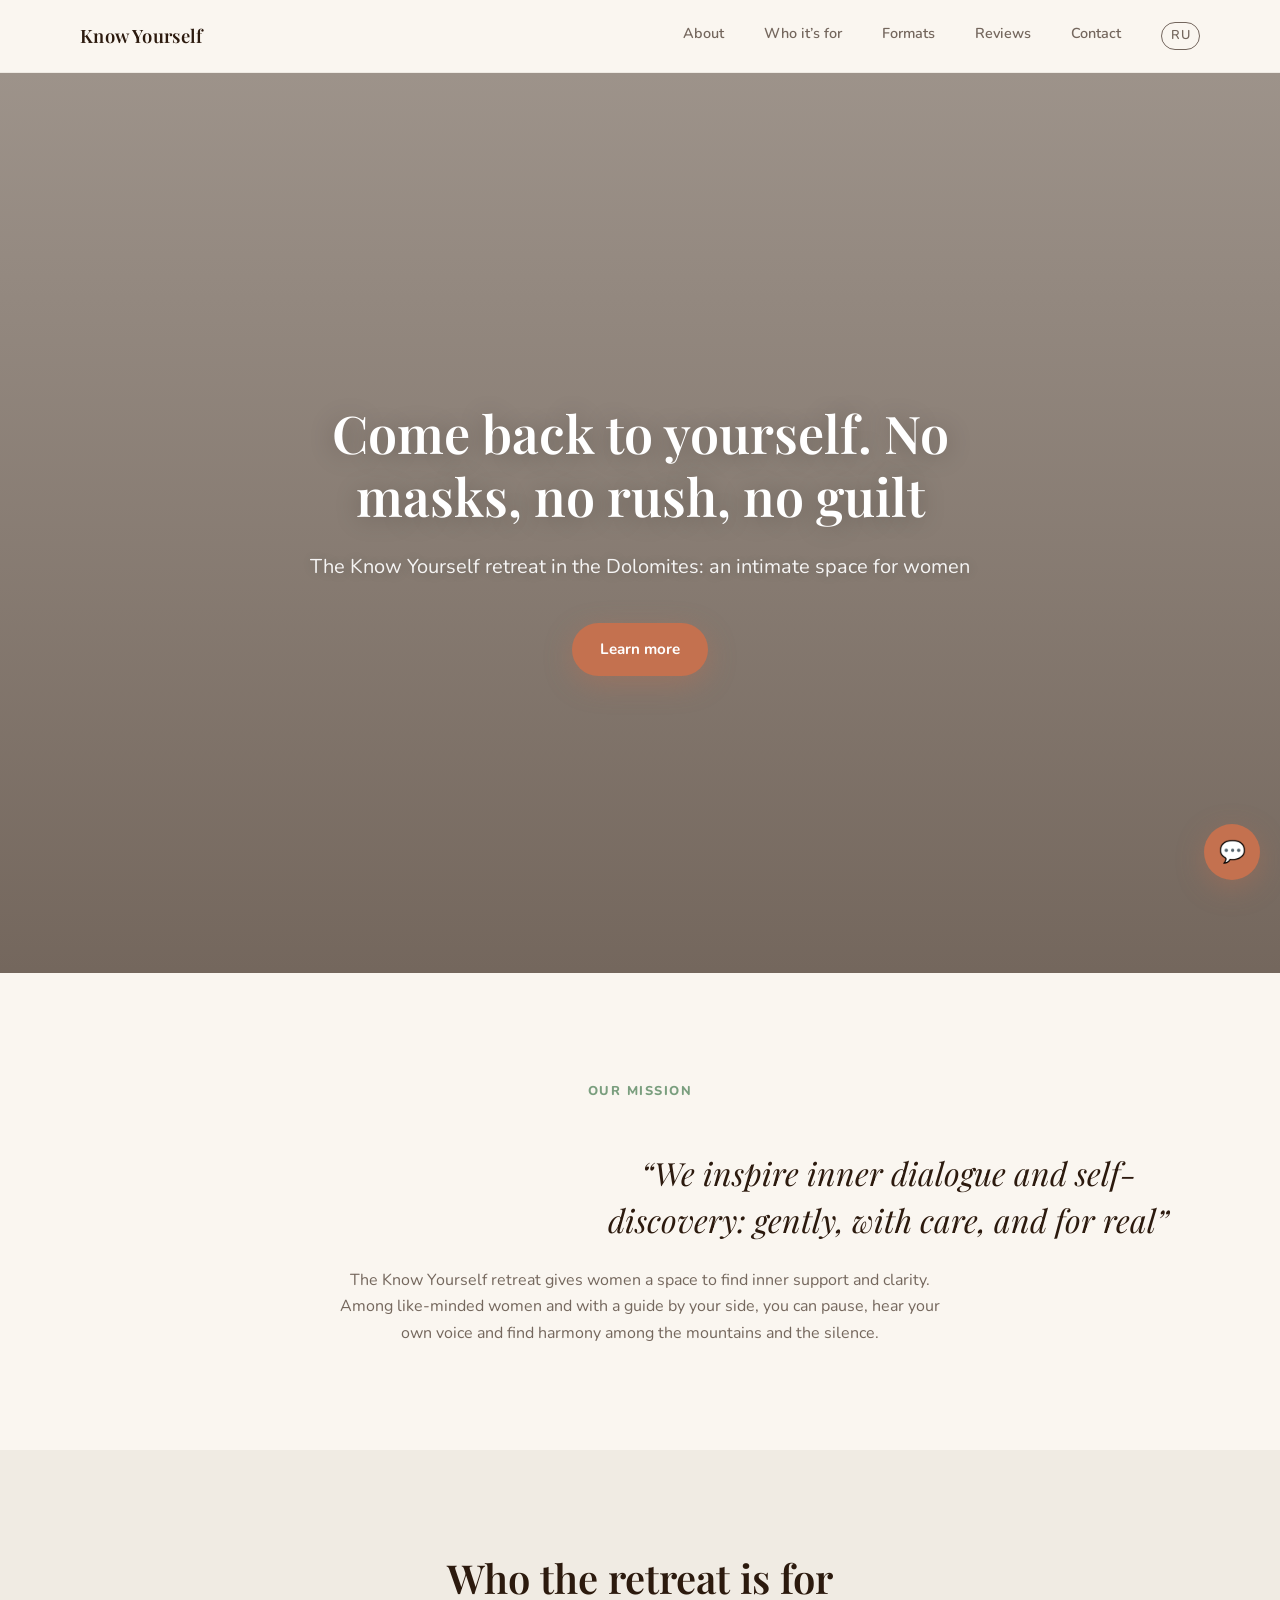
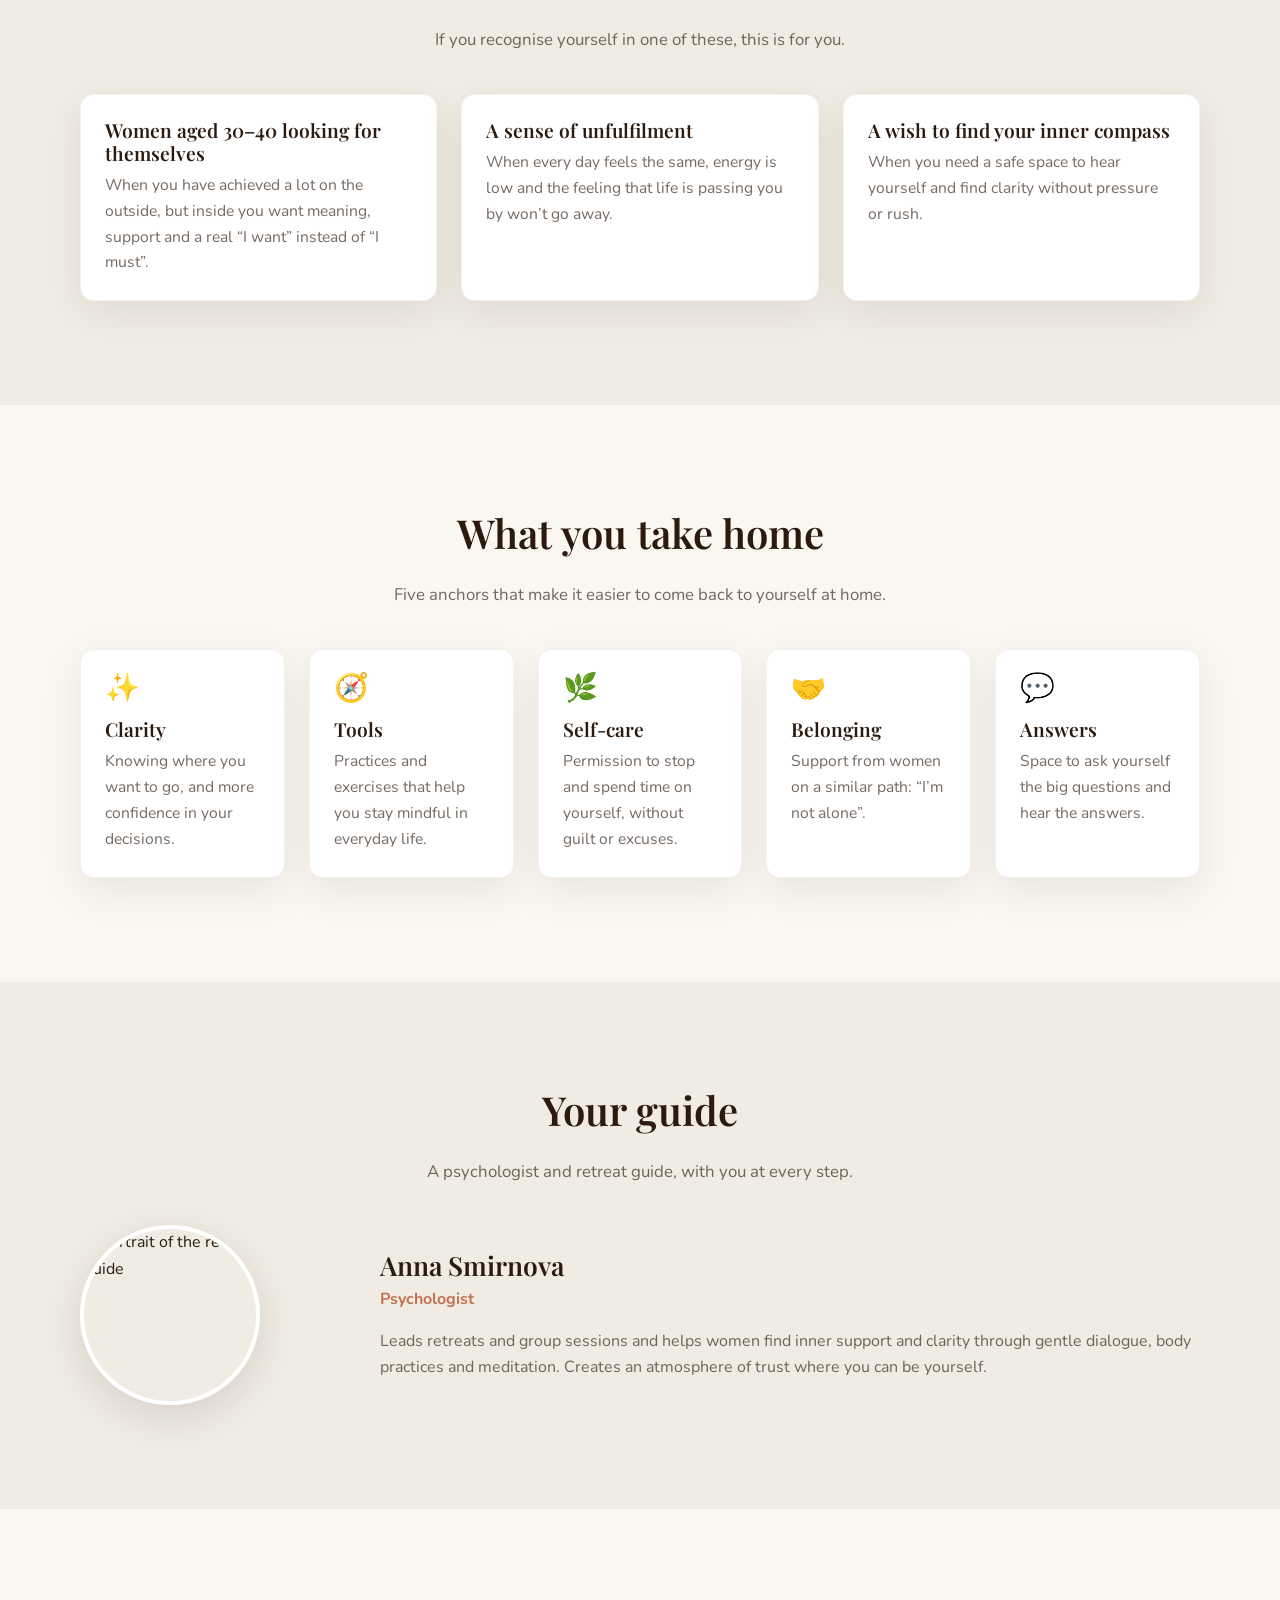
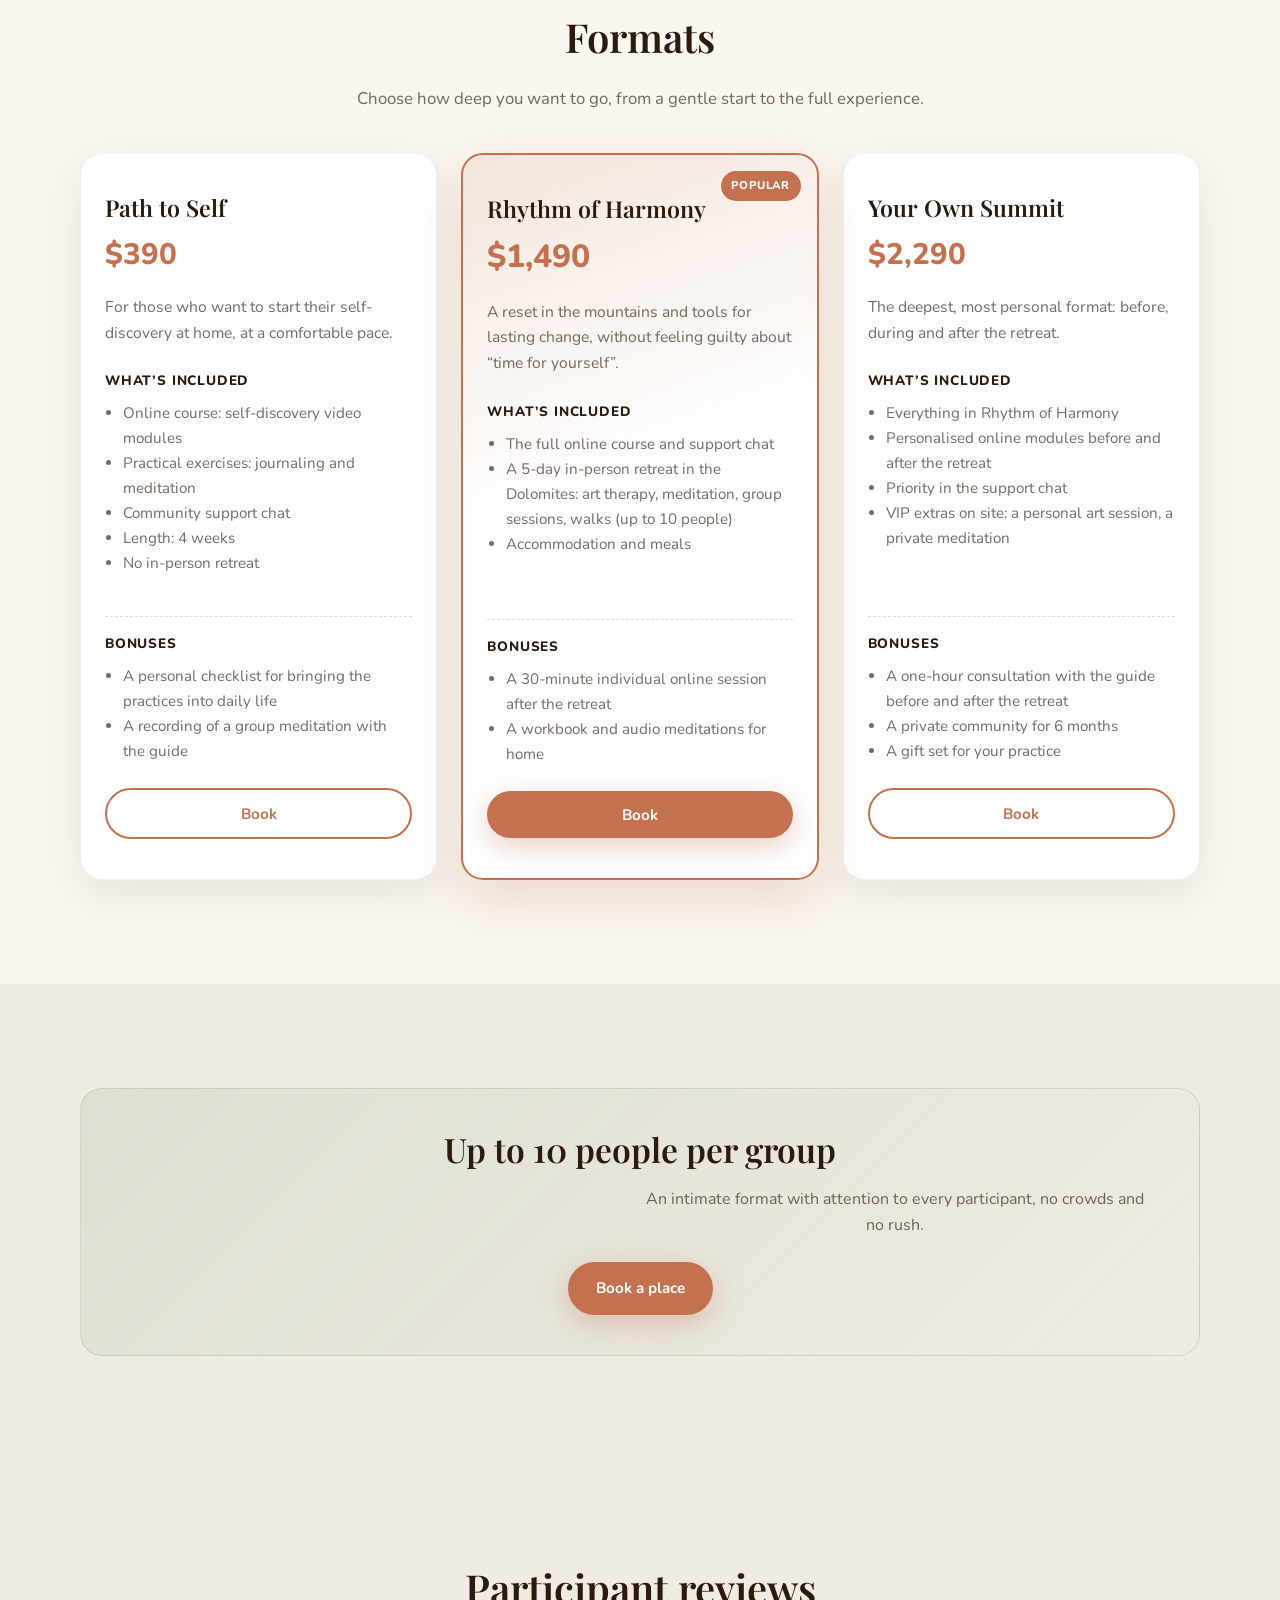
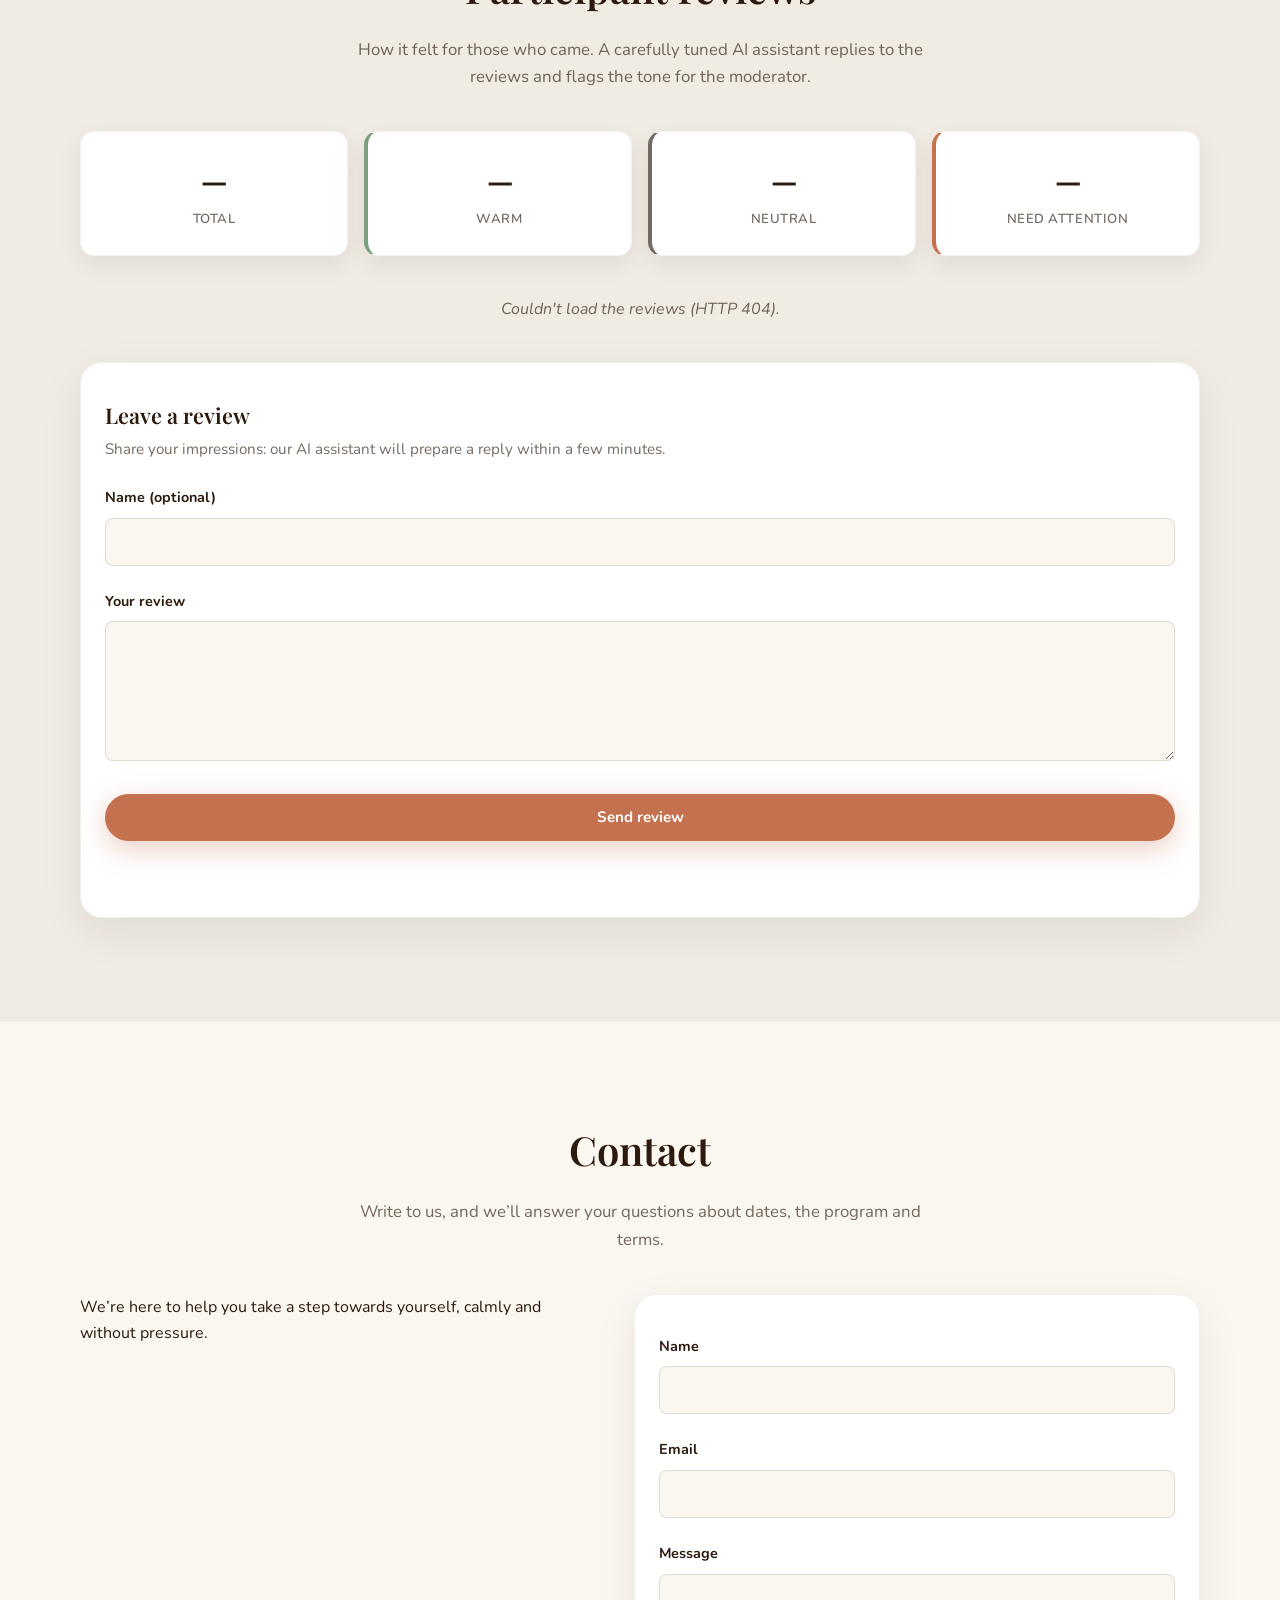
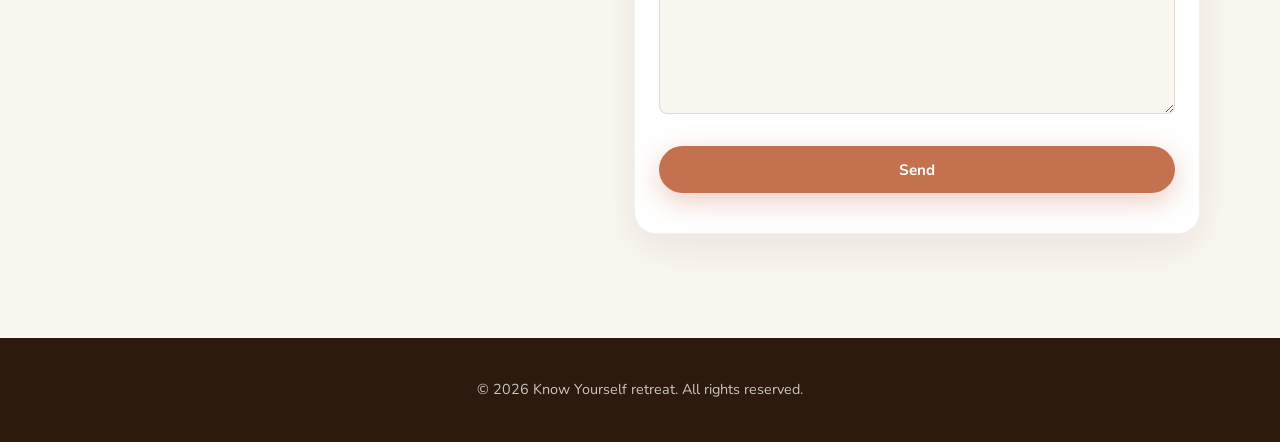
==== site/en/index.html @ 76492c7c "Английская версия лендинга и отзывов - /en/: английский лендинг ретрита (адаптирован: Доломиты, цены" ====
<!DOCTYPE html>
<html lang="en">
  <head>
    <meta charset="UTF-8" />
    <meta name="viewport" content="width=device-width, initial-scale=1.0" />
    <meta
      name="description"
      content="The Know Yourself retreat in the Dolomites: an intimate space for women."
    />
    <title>Know Yourself — a retreat for women</title>
    <link rel="preconnect" href="https://fonts.googleapis.com" />
    <link rel="preconnect" href="https://fonts.gstatic.com" crossorigin />
    <link
      href="https://fonts.googleapis.com/css2?family=Nunito:wght@400;600;700;800&family=Playfair+Display:ital,wght@0,500;0,600;0,700;1,500&display=swap"
      rel="stylesheet"
    />
    <link rel="stylesheet" href="../assets/css/style.css" />
  </head>
  <body>
    <header class="site-header">
      <div class="container site-header__inner">
        <a class="site-logo" href="#">Know Yourself</a>
        <nav class="site-nav" aria-label="Main navigation">
          <a class="site-nav__link" href="#mission">About</a>
          <a class="site-nav__link" href="#audience">Who it’s for</a>
          <a class="site-nav__link" href="#tariffs">Formats</a>
          <a class="site-nav__link" href="#reviews">Reviews</a>
          <a class="site-nav__link" href="#contacts">Contact</a>
          <a class="site-nav__link site-nav__lang" href="../" hreflang="ru" lang="ru">RU</a>
        </nav>
      </div>
    </header>

    <main>
      <section class="hero" id="top" aria-labelledby="hero-title">
        <div class="hero__bg" role="presentation"></div>
        <div class="hero__overlay" role="presentation"></div>
        <div class="hero__content reveal">
          <h1 class="hero__title" id="hero-title">
            Come back to yourself. No masks, no rush, no guilt
          </h1>
          <p class="hero__subtitle">
            The Know Yourself retreat in the Dolomites: an intimate space for
            women
          </p>
          <a class="btn btn--primary" href="#tariffs">Learn more</a>
        </div>
      </section>

      <section class="section mission" id="mission">
        <div class="container">
          <p class="mission__label reveal">Our mission</p>
          <blockquote class="mission__quote reveal reveal--delay-1">
            “We inspire inner dialogue and self-discovery: gently, with care,
            and for real”
          </blockquote>
          <div class="mission__text reveal reveal--delay-2">
            <p>
              The Know Yourself retreat gives women a space to find inner
              support and clarity. Among like-minded women and with a guide by
              your side, you can pause, hear your own voice and find harmony
              among the mountains and the silence.
            </p>
          </div>
        </div>
      </section>

      <section class="section section--alt" id="audience">
        <div class="container">
          <h2 class="reveal">Who the retreat is for</h2>
          <p class="section__intro reveal reveal--delay-1">
            If you recognise yourself in one of these, this is for you.
          </p>
          <div class="cards-grid cards-grid--3">
            <article class="card reveal">
              <h3 class="card__title">Women aged 30–40 looking for themselves</h3>
              <p class="card__text">
                When you have achieved a lot on the outside, but inside you
                want meaning, support and a real “I want” instead of “I must”.
              </p>
            </article>
            <article class="card reveal reveal--delay-1">
              <h3 class="card__title">A sense of unfulfilment</h3>
              <p class="card__text">
                When every day feels the same, energy is low and the feeling
                that life is passing you by won’t go away.
              </p>
            </article>
            <article class="card reveal reveal--delay-2">
              <h3 class="card__title">A wish to find your inner compass</h3>
              <p class="card__text">
                When you need a safe space to hear yourself and find clarity
                without pressure or rush.
              </p>
            </article>
          </div>
        </div>
      </section>

      <section class="section" id="takeaways">
        <div class="container">
          <h2 class="reveal">What you take home</h2>
          <p class="section__intro reveal reveal--delay-1">
            Five anchors that make it easier to come back to yourself at home.
          </p>
          <div class="cards-grid cards-grid--5">
            <article class="card reveal">
              <div class="card__icon" aria-hidden="true">✨</div>
              <h3 class="card__title">Clarity</h3>
              <p class="card__text">
                Knowing where you want to go, and more confidence in your
                decisions.
              </p>
            </article>
            <article class="card reveal reveal--delay-1">
              <div class="card__icon" aria-hidden="true">🧭</div>
              <h3 class="card__title">Tools</h3>
              <p class="card__text">
                Practices and exercises that help you stay mindful in everyday
                life.
              </p>
            </article>
            <article class="card reveal reveal--delay-2">
              <div class="card__icon" aria-hidden="true">🌿</div>
              <h3 class="card__title">Self-care</h3>
              <p class="card__text">
                Permission to stop and spend time on yourself, without guilt
                or excuses.
              </p>
            </article>
            <article class="card reveal reveal--delay-3">
              <div class="card__icon" aria-hidden="true">🤝</div>
              <h3 class="card__title">Belonging</h3>
              <p class="card__text">
                Support from women on a similar path: “I’m not alone”.
              </p>
            </article>
            <article class="card reveal reveal--delay-4">
              <div class="card__icon" aria-hidden="true">💬</div>
              <h3 class="card__title">Answers</h3>
              <p class="card__text">
                Space to ask yourself the big questions and hear the
                answers.
              </p>
            </article>
          </div>
        </div>
      </section>

      <section class="section section--alt" id="leading">
        <div class="container">
          <h2 class="reveal">Your guide</h2>
          <p class="section__intro reveal reveal--delay-1">
            A psychologist and retreat guide, with you at every step.
          </p>
          <div class="leading">
            <div class="leading__avatar-wrap reveal">
              <img
                class="leading__avatar"
                src="https://i.pravatar.cc/200"
                width="200"
                height="200"
                alt="Portrait of the retreat guide"
              />
            </div>
            <div class="reveal reveal--delay-1">
              <h3 class="leading__name">Anna Smirnova</h3>
              <p class="leading__role">Psychologist</p>
              <p class="leading__bio">
                Leads retreats and group sessions and helps women find inner
                support and clarity through gentle dialogue, body practices and
                meditation. Creates an atmosphere of trust where you can be
                yourself.
              </p>
            </div>
          </div>
        </div>
      </section>

      <section class="section" id="tariffs">
        <div class="container">
          <h2 class="reveal">Formats</h2>
          <p class="section__intro reveal reveal--delay-1">
            Choose how deep you want to go, from a gentle start to the full
            experience.
          </p>
          <div class="tariffs-grid">
            <article class="tariff-card reveal">
              <h3 class="tariff-card__name">Path to Self</h3>
              <p class="tariff-card__price">$390</p>
              <p class="tariff-card__desc">
                For those who want to start their self-discovery at home, at a
                comfortable pace.
              </p>
              <p class="tariff-card__list-title">What’s included</p>
              <ul class="tariff-card__list">
                <li>Online course: self-discovery video modules</li>
                <li>Practical exercises: journaling and meditation</li>
                <li>Community support chat</li>
                <li>Length: 4 weeks</li>
                <li>No in-person retreat</li>
              </ul>
              <div class="tariff-card__bonuses">
                <p class="tariff-card__list-title">Bonuses</p>
                <ul class="tariff-card__list">
                  <li>A personal checklist for bringing the practices into daily life</li>
                  <li>A recording of a group meditation with the guide</li>
                </ul>
              </div>
              <button type="button" class="btn btn--outline btn--block">
                Book
              </button>
            </article>

            <article class="tariff-card tariff-card--featured reveal reveal--delay-1">
              <span class="tariff-card__badge">Popular</span>
              <h3 class="tariff-card__name">Rhythm of Harmony</h3>
              <p class="tariff-card__price">$1,490</p>
              <p class="tariff-card__desc">
                A reset in the mountains and tools for lasting change, without
                feeling guilty about “time for yourself”.
              </p>
              <p class="tariff-card__list-title">What’s included</p>
              <ul class="tariff-card__list">
                <li>The full online course and support chat</li>
                <li>
                  A 5-day in-person retreat in the Dolomites: art therapy,
                  meditation, group sessions, walks (up to 10 people)
                </li>
                <li>Accommodation and meals</li>
              </ul>
              <div class="tariff-card__bonuses">
                <p class="tariff-card__list-title">Bonuses</p>
                <ul class="tariff-card__list">
                  <li>A 30-minute individual online session after the retreat</li>
                  <li>A workbook and audio meditations for home</li>
                </ul>
              </div>
              <button type="button" class="btn btn--primary btn--block">
                Book
              </button>
            </article>

            <article class="tariff-card reveal reveal--delay-2">
              <h3 class="tariff-card__name">Your Own Summit</h3>
              <p class="tariff-card__price">$2,290</p>
              <p class="tariff-card__desc">
                The deepest, most personal format: before, during and after the
                retreat.
              </p>
              <p class="tariff-card__list-title">What’s included</p>
              <ul class="tariff-card__list">
                <li>Everything in Rhythm of Harmony</li>
                <li>Personalised online modules before and after the retreat</li>
                <li>Priority in the support chat</li>
                <li>
                  VIP extras on site: a personal art session, a private meditation
                </li>
              </ul>
              <div class="tariff-card__bonuses">
                <p class="tariff-card__list-title">Bonuses</p>
                <ul class="tariff-card__list">
                  <li>A one-hour consultation with the guide before and after the retreat</li>
                  <li>A private community for 6 months</li>
                  <li>A gift set for your practice</li>
                </ul>
              </div>
              <button type="button" class="btn btn--outline btn--block">
                Book
              </button>
            </article>
          </div>
        </div>
      </section>

      <section class="section section--alt">
        <div class="container">
          <div class="cta-band reveal">
            <h2 class="cta-band__title">Up to 10 people per group</h2>
            <p class="cta-band__text">
              An intimate format with attention to every participant, no
              crowds and no rush.
            </p>
            <a class="btn btn--primary" href="#contacts">Book a place</a>
          </div>
        </div>
      </section>

      <section class="section section--alt" id="reviews" data-reviews-root>
        <div class="container">
          <h2 class="reveal">Participant reviews</h2>
          <p class="section__intro reveal reveal--delay-1">
            How it felt for those who came. A carefully tuned AI assistant
            replies to the reviews and flags the tone for the moderator.
          </p>

          <div class="reviews-stats reveal reveal--delay-1" data-reviews-stats>
            <div class="reviews-stats__item">
              <span class="reviews-stats__value" data-reviews-total>—</span>
              <span class="reviews-stats__label">total</span>
            </div>
            <div class="reviews-stats__item reviews-stats__item--positive">
              <span class="reviews-stats__value" data-reviews-positive>—</span>
              <span class="reviews-stats__label">warm</span>
            </div>
            <div class="reviews-stats__item reviews-stats__item--neutral">
              <span class="reviews-stats__value" data-reviews-neutral>—</span>
              <span class="reviews-stats__label">neutral</span>
            </div>
            <div class="reviews-stats__item reviews-stats__item--negative">
              <span class="reviews-stats__value" data-reviews-negative>—</span>
              <span class="reviews-stats__label">need attention</span>
            </div>
          </div>

          <div class="reviews-list reveal reveal--delay-2" data-reviews-list>
            <p class="reviews-list__placeholder">Loading reviews…</p>
          </div>

          <form class="reviews-form reveal reveal--delay-2" data-reviews-form novalidate>
            <h3 class="reviews-form__title">Leave a review</h3>
            <p class="reviews-form__hint">
              Share your impressions: our AI assistant will prepare a reply
              within a few minutes.
            </p>
            <div class="form-group">
              <label for="review-name">Name (optional)</label>
              <input
                id="review-name"
                name="name"
                type="text"
                autocomplete="name"
                maxlength="120"
              />
            </div>
            <div class="form-group">
              <label for="review-text">Your review</label>
              <textarea
                id="review-text"
                name="text"
                maxlength="2000"
                required
              ></textarea>
            </div>
            <button class="btn btn--primary btn--block" type="submit">
              Send review
            </button>
            <p class="reviews-form__feedback" data-reviews-feedback role="status"></p>
          </form>
        </div>
      </section>

      <section class="section" id="contacts">
        <div class="container">
          <h2 class="reveal">Contact</h2>
          <p class="section__intro reveal reveal--delay-1">
            Write to us, and we’ll answer your questions about dates, the
            program and terms.
          </p>
          <div class="contact-grid">
            <div class="reveal">
              <p>
                We’re here to help you take a step towards yourself, calmly and
                without pressure.
              </p>
            </div>
            <form
              class="contact-form reveal reveal--delay-1"
              action="#"
              method="post"
            >
              <div class="form-group">
                <label for="contact-name">Name</label>
                <input
                  id="contact-name"
                  name="name"
                  type="text"
                  autocomplete="name"
                  required
                />
              </div>
              <div class="form-group">
                <label for="contact-email">Email</label>
                <input
                  id="contact-email"
                  name="email"
                  type="email"
                  autocomplete="email"
                  required
                />
              </div>
              <div class="form-group">
                <label for="contact-message">Message</label>
                <textarea
                  id="contact-message"
                  name="message"
                  required
                ></textarea>
              </div>
              <button class="btn btn--primary btn--block" type="submit">
                Send
              </button>
            </form>
          </div>
        </div>
      </section>
    </main>

    <footer class="site-footer">
      <div class="container">
        <p>
          © <span id="year"></span> Know Yourself retreat. All rights reserved.
        </p>
      </div>
    </footer>

    <script>
      document.getElementById("year").textContent = new Date().getFullYear();
    </script>
    <script src="../assets/js/widget.js" defer></script>
    <script src="../assets/js/reviews.js" defer></script>
    <script>
      (function () {
        var reveals = document.querySelectorAll(".reveal");
        if (!("IntersectionObserver" in window)) {
          reveals.forEach(function (el) {
            el.classList.add("is-visible");
          });
          return;
        }
        var observer = new IntersectionObserver(
          function (entries) {
            entries.forEach(function (entry) {
              if (entry.isIntersecting) {
                entry.target.classList.add("is-visible");
                observer.unobserve(entry.target);
              }
            });
          },
          { root: null, rootMargin: "0px 0px -8% 0px", threshold: 0.08 }
        );
        reveals.forEach(function (el) {
          observer.observe(el);
        });
      })();
    </script>
  </body>
</html>
---- site/assets/css/style.css ----
/* Retreat «Познай себя» — landing styles (mobile-first) */

:root {
  --color-cream: #faf6f0;
  --color-cream-dark: #f0ebe3;
  --color-terracotta: #c4714f;
  --color-terracotta-hover: #a85d3f;
  --color-green: #7a9e7e;
  --color-green-muted: rgba(122, 158, 126, 0.15);
  --color-brown: #2c1a0e;
  --color-brown-soft: rgba(44, 26, 14, 0.65);
  --color-white: #ffffff;
  --color-shadow: rgba(44, 26, 14, 0.08);
  --color-shadow-strong: rgba(44, 26, 14, 0.12);

  --font-heading: "Playfair Display", Georgia, serif;
  --font-body: "Nunito", system-ui, sans-serif;

  --space-xs: 0.5rem;
  --space-sm: 1rem;
  --space-md: 1.5rem;
  --space-lg: 2.5rem;
  --space-xl: 4rem;
  --space-2xl: 5.5rem;

  --radius-sm: 8px;
  --radius-md: 14px;
  --radius-lg: 22px;
  --radius-pill: 999px;

  --max-width: 1120px;
  --nav-height: 72px;

  --transition-fast: 0.2s ease;
  --transition-med: 0.35s ease;
}

*,
*::before,
*::after {
  box-sizing: border-box;
}

html {
  scroll-behavior: smooth;
}

body {
  margin: 0;
  font-family: var(--font-body);
  font-size: 1rem;
  line-height: 1.65;
  color: var(--color-brown);
  background-color: var(--color-cream);
  -webkit-font-smoothing: antialiased;
}

img {
  max-width: 100%;
  height: auto;
  display: block;
}

a {
  color: var(--color-terracotta);
  text-decoration: none;
  transition: color var(--transition-fast);
}

a:hover,
a:focus-visible {
  color: var(--color-terracotta-hover);
}

h1,
h2,
h3,
h4 {
  font-family: var(--font-heading);
  font-weight: 600;
  line-height: 1.2;
  margin: 0 0 var(--space-sm);
  color: var(--color-brown);
}

h1 {
  font-size: clamp(1.85rem, 5vw, 3.25rem);
}

h2 {
  font-size: clamp(1.65rem, 4vw, 2.5rem);
  text-align: center;
  margin-bottom: var(--space-md);
}

h3 {
  font-size: 1.2rem;
  margin-bottom: var(--space-xs);
}

p {
  margin: 0 0 var(--space-sm);
}

p:last-child {
  margin-bottom: 0;
}

ul {
  margin: 0 0 var(--space-sm);
  padding-left: 1.15rem;
}

.container {
  width: min(100% - 2rem, var(--max-width));
  margin-inline: auto;
}

.section {
  padding-block: var(--space-xl);
}

.section--alt {
  background-color: var(--color-cream-dark);
}

.section__intro {
  max-width: 38rem;
  margin-inline: auto;
  text-align: center;
  color: var(--color-brown-soft);
  margin-bottom: var(--space-lg);
  font-size: 1.05rem;
}

/* Reveal animation (Intersection Observer toggles .is-visible) */
.reveal {
  opacity: 0;
  transform: translateY(28px);
  transition:
    opacity 0.7s ease,
    transform 0.7s ease;
}

.reveal.is-visible {
  opacity: 1;
  transform: translateY(0);
}

.reveal--delay-1 {
  transition-delay: 0.08s;
}

.reveal--delay-2 {
  transition-delay: 0.16s;
}

.reveal--delay-3 {
  transition-delay: 0.24s;
}

.reveal--delay-4 {
  transition-delay: 0.32s;
}

/* ---------- Header ---------- */
.site-header {
  position: sticky;
  top: 0;
  z-index: 50;
  background-color: rgba(250, 246, 240, 0.92);
  backdrop-filter: blur(10px);
  border-bottom: 1px solid rgba(44, 26, 14, 0.06);
}

.site-header__inner {
  display: flex;
  align-items: center;
  justify-content: space-between;
  min-height: var(--nav-height);
  gap: var(--space-md);
}

.site-logo {
  font-family: var(--font-heading);
  font-size: 1.15rem;
  font-weight: 600;
  color: var(--color-brown);
  letter-spacing: 0.02em;
}

.site-logo:hover,
.site-logo:focus-visible {
  color: var(--color-terracotta);
}

.site-nav {
  display: flex;
  flex-wrap: wrap;
  gap: var(--space-sm) var(--space-md);
  justify-content: flex-end;
}

.site-nav__link {
  font-size: 0.9rem;
  font-weight: 600;
  color: var(--color-brown-soft);
}

.site-nav__link:hover,
.site-nav__link:focus-visible {
  color: var(--color-terracotta);
}

/* ---------- Hero ---------- */
.hero {
  position: relative;
  min-height: 100vh;
  min-height: 100dvh;
  display: flex;
  align-items: center;
  justify-content: center;
  text-align: center;
  color: var(--color-white);
  padding: calc(var(--nav-height) + var(--space-lg)) var(--space-sm)
    var(--space-xl);
}

.hero__bg {
  position: absolute;
  inset: 0;
  background-image: url("https://images.unsplash.com/photo-1506905925346-21bda4d32df4?auto=format&fit=crop&w=1920&q=80");
  background-size: cover;
  background-position: center;
}

.hero__overlay {
  position: absolute;
  inset: 0;
  background: linear-gradient(
    180deg,
    rgba(44, 26, 14, 0.45) 0%,
    rgba(44, 26, 14, 0.55) 50%,
    rgba(44, 26, 14, 0.65) 100%
  );
}

.hero__content {
  position: relative;
  z-index: 1;
  max-width: 44rem;
}

.hero__title {
  color: var(--color-white);
  text-shadow: 0 2px 24px rgba(0, 0, 0, 0.25);
  margin-bottom: var(--space-md);
}

.hero__subtitle {
  font-size: clamp(1rem, 2.5vw, 1.2rem);
  line-height: 1.6;
  margin-bottom: var(--space-lg);
  color: rgba(255, 255, 255, 0.92);
  text-shadow: 0 1px 12px rgba(0, 0, 0, 0.2);
}

.btn {
  display: inline-flex;
  align-items: center;
  justify-content: center;
  gap: var(--space-xs);
  padding: 0.85rem 1.75rem;
  font-family: var(--font-body);
  font-size: 0.95rem;
  font-weight: 700;
  border: none;
  border-radius: var(--radius-pill);
  cursor: pointer;
  transition:
    background-color var(--transition-fast),
    color var(--transition-fast),
    transform var(--transition-fast),
    box-shadow var(--transition-fast);
}

.btn:focus-visible {
  outline: 2px solid var(--color-terracotta);
  outline-offset: 3px;
}

.btn--primary {
  background-color: var(--color-terracotta);
  color: var(--color-white);
  box-shadow: 0 8px 28px rgba(196, 113, 79, 0.35);
}

.btn--primary:hover {
  background-color: var(--color-terracotta-hover);
  transform: translateY(-2px);
}

.btn--secondary {
  background-color: var(--color-white);
  color: var(--color-brown);
}

.btn--secondary:hover {
  background-color: var(--color-cream);
}

.btn--block {
  width: 100%;
}

.btn--outline {
  background-color: transparent;
  color: var(--color-terracotta);
  border: 2px solid var(--color-terracotta);
  box-shadow: none;
}

.btn--outline:hover {
  background-color: var(--color-terracotta);
  color: var(--color-white);
}

/* ---------- Mission / quote ---------- */
.mission {
  text-align: center;
}

.mission__label {
  display: inline-block;
  font-size: 0.8rem;
  font-weight: 800;
  letter-spacing: 0.12em;
  text-transform: uppercase;
  color: var(--color-green);
  margin-bottom: var(--space-sm);
}

.mission__quote {
  font-family: var(--font-heading);
  font-size: clamp(1.35rem, 3.5vw, 2rem);
  font-style: italic;
  line-height: 1.45;
  color: var(--color-brown);
  max-width: 36rem;
  margin-inline: auto var(--space-md);
  margin-bottom: var(--space-md);
}

.mission__text {
  max-width: 38rem;
  margin-inline: auto;
  color: var(--color-brown-soft);
}

/* ---------- Cards grid ---------- */
.cards-grid {
  display: grid;
  gap: var(--space-md);
}

.cards-grid--3 {
  grid-template-columns: 1fr;
}

.cards-grid--5 {
  grid-template-columns: 1fr;
}

.card {
  background-color: var(--color-white);
  border-radius: var(--radius-md);
  padding: var(--space-md);
  box-shadow: 0 12px 40px var(--color-shadow);
  border: 1px solid rgba(44, 26, 14, 0.05);
  height: 100%;
  transition:
    box-shadow var(--transition-med),
    transform var(--transition-med);
}

.card:hover {
  box-shadow: 0 18px 48px var(--color-shadow-strong);
  transform: translateY(-4px);
}

.card__title {
  font-family: var(--font-heading);
  font-size: 1.2rem;
  margin-bottom: var(--space-xs);
}

.card__text {
  color: var(--color-brown-soft);
  font-size: 0.98rem;
}

.card__icon {
  font-size: 1.75rem;
  line-height: 1;
  margin-bottom: var(--space-sm);
}

/* ---------- Leading ---------- */
.leading {
  display: grid;
  gap: var(--space-lg);
  align-items: center;
}

.leading__avatar-wrap {
  display: flex;
  justify-content: center;
}

.leading__avatar {
  width: 180px;
  height: 180px;
  border-radius: 50%;
  object-fit: cover;
  border: 4px solid var(--color-white);
  box-shadow: 0 12px 40px var(--color-shadow-strong);
}

.leading__name {
  font-family: var(--font-heading);
  font-size: 1.65rem;
  margin-bottom: 0.25rem;
}

.leading__role {
  font-weight: 700;
  color: var(--color-terracotta);
  margin-bottom: var(--space-sm);
}

.leading__bio {
  color: var(--color-brown-soft);
}

/* ---------- Tariffs ---------- */
.tariffs-grid {
  display: grid;
  gap: var(--space-md);
  grid-template-columns: 1fr;
  align-items: stretch;
}

.tariff-card {
  position: relative;
  background-color: var(--color-white);
  border-radius: var(--radius-lg);
  padding: var(--space-lg) var(--space-md);
  box-shadow: 0 14px 44px var(--color-shadow);
  border: 1px solid rgba(44, 26, 14, 0.06);
  display: flex;
  flex-direction: column;
  transition:
    transform var(--transition-med),
    box-shadow var(--transition-med);
}

.tariff-card:hover {
  transform: translateY(-6px);
  box-shadow: 0 22px 56px var(--color-shadow-strong);
}

.tariff-card--featured {
  background: linear-gradient(
    160deg,
    rgba(196, 113, 79, 0.12) 0%,
    var(--color-white) 45%
  );
  border: 2px solid var(--color-terracotta);
  box-shadow: 0 18px 50px rgba(196, 113, 79, 0.22);
}

.tariff-card__badge {
  position: absolute;
  top: var(--space-sm);
  right: var(--space-sm);
  font-size: 0.7rem;
  font-weight: 800;
  letter-spacing: 0.08em;
  text-transform: uppercase;
  background-color: var(--color-terracotta);
  color: var(--color-white);
  padding: 0.35rem 0.65rem;
  border-radius: var(--radius-pill);
}

.tariff-card__name {
  font-family: var(--font-heading);
  font-size: 1.45rem;
  margin-bottom: var(--space-xs);
}

.tariff-card__price {
  font-size: 1.85rem;
  font-weight: 800;
  color: var(--color-terracotta);
  margin-bottom: var(--space-sm);
}

.tariff-card--featured .tariff-card__price {
  color: var(--color-terracotta);
  font-size: 2rem;
}

.tariff-card__desc {
  color: var(--color-brown-soft);
  margin-bottom: var(--space-md);
  font-size: 0.98rem;
}

.tariff-card__list-title {
  font-weight: 800;
  font-size: 0.85rem;
  text-transform: uppercase;
  letter-spacing: 0.06em;
  color: var(--color-brown);
  margin-bottom: var(--space-xs);
}

.tariff-card__list {
  flex-grow: 1;
  margin-bottom: var(--space-md);
  color: var(--color-brown-soft);
  font-size: 0.95rem;
}

.tariff-card__bonuses {
  margin-top: var(--space-sm);
  padding-top: var(--space-sm);
  border-top: 1px dashed rgba(44, 26, 14, 0.15);
}

/* ---------- CTA band ---------- */
.cta-band {
  text-align: center;
  background: linear-gradient(
    135deg,
    var(--color-green-muted) 0%,
    var(--color-cream-dark) 100%
  );
  border-radius: var(--radius-lg);
  padding: var(--space-lg) var(--space-md);
  border: 1px solid rgba(122, 158, 126, 0.25);
}

.cta-band__title {
  font-family: var(--font-heading);
  font-size: clamp(1.5rem, 4vw, 2.1rem);
  margin-bottom: var(--space-sm);
}

.cta-band__text {
  color: var(--color-brown-soft);
  max-width: 32rem;
  margin-inline: auto var(--space-md);
  margin-bottom: var(--space-md);
}

/* ---------- Contact form ---------- */
.contact-grid {
  display: grid;
  gap: var(--space-lg);
}

.contact-form {
  background-color: var(--color-white);
  padding: var(--space-lg) var(--space-md);
  border-radius: var(--radius-lg);
  box-shadow: 0 14px 44px var(--color-shadow);
  border: 1px solid rgba(44, 26, 14, 0.06);
}

.form-group {
  margin-bottom: var(--space-md);
}

.form-group label {
  display: block;
  font-weight: 700;
  font-size: 0.9rem;
  margin-bottom: var(--space-xs);
  color: var(--color-brown);
}

.form-group input,
.form-group textarea {
  width: 100%;
  padding: 0.75rem 1rem;
  font-family: var(--font-body);
  font-size: 1rem;
  border: 1px solid rgba(44, 26, 14, 0.12);
  border-radius: var(--radius-sm);
  background-color: var(--color-cream);
  color: var(--color-brown);
  transition: border-color var(--transition-fast);
}

.form-group input:focus,
.form-group textarea:focus {
  outline: none;
  border-color: var(--color-green);
}

.form-group textarea {
  min-height: 140px;
  resize: vertical;
}

/* ---------- Reviews ---------- */
.reviews-stats {
  display: grid;
  grid-template-columns: repeat(2, 1fr);
  gap: var(--space-sm);
  margin-bottom: var(--space-lg);
}

.reviews-stats__item {
  background-color: var(--color-white);
  border-radius: var(--radius-md);
  padding: var(--space-md) var(--space-sm);
  text-align: center;
  border: 1px solid rgba(44, 26, 14, 0.05);
  box-shadow: 0 8px 24px var(--color-shadow);
}

.reviews-stats__item--positive {
  border-left: 4px solid var(--color-green);
}

.reviews-stats__item--neutral {
  border-left: 4px solid var(--color-brown-soft);
}

.reviews-stats__item--negative {
  border-left: 4px solid var(--color-terracotta);
}

.reviews-stats__value {
  display: block;
  font-family: var(--font-heading);
  font-size: 1.85rem;
  font-weight: 700;
  color: var(--color-brown);
}

.reviews-stats__label {
  display: block;
  font-size: 0.82rem;
  font-weight: 600;
  color: var(--color-brown-soft);
  letter-spacing: 0.04em;
  text-transform: uppercase;
  margin-top: 0.25rem;
}

.reviews-list {
  display: grid;
  gap: var(--space-md);
  margin-bottom: var(--space-lg);
}

.reviews-list__placeholder,
.reviews-list__empty {
  text-align: center;
  color: var(--color-brown-soft);
  font-style: italic;
}

.review-card {
  background-color: var(--color-white);
  border-radius: var(--radius-md);
  padding: var(--space-md);
  border: 1px solid rgba(44, 26, 14, 0.05);
  box-shadow: 0 12px 36px var(--color-shadow);
}

.review-card__header {
  display: flex;
  flex-wrap: wrap;
  gap: var(--space-xs) var(--space-sm);
  align-items: center;
  margin-bottom: var(--space-sm);
}

.review-card__author {
  font-weight: 700;
  color: var(--color-brown);
}

.review-card__date {
  color: var(--color-brown-soft);
  font-size: 0.85rem;
}

.review-card__tone {
  font-size: 0.72rem;
  font-weight: 800;
  letter-spacing: 0.08em;
  text-transform: uppercase;
  padding: 0.25rem 0.6rem;
  border-radius: var(--radius-pill);
  background-color: rgba(44, 26, 14, 0.08);
  color: var(--color-brown-soft);
}

.review-card__tone--positive {
  background-color: var(--color-green-muted);
  color: var(--color-green);
}

.review-card__tone--negative {
  background-color: rgba(196, 113, 79, 0.18);
  color: var(--color-terracotta);
}

.review-card__tone--neutral {
  background-color: rgba(44, 26, 14, 0.08);
  color: var(--color-brown-soft);
}

.review-card__status {
  font-size: 0.72rem;
  font-weight: 700;
  color: var(--color-brown-soft);
  margin-left: auto;
}

.review-card__text {
  color: var(--color-brown);
  margin-bottom: 0;
  white-space: pre-wrap;
}

.review-card__reply {
  margin-top: var(--space-sm);
  padding: var(--space-sm) var(--space-md);
  border-left: 3px solid var(--color-green);
  background-color: var(--color-cream);
  border-radius: var(--radius-sm);
}

.review-card__reply-label {
  display: block;
  font-size: 0.72rem;
  font-weight: 800;
  letter-spacing: 0.08em;
  text-transform: uppercase;
  color: var(--color-green);
  margin-bottom: 0.35rem;
}

.review-card__reply-text {
  margin: 0;
  color: var(--color-brown);
  white-space: pre-wrap;
}

.reviews-form {
  background-color: var(--color-white);
  padding: var(--space-lg) var(--space-md);
  border-radius: var(--radius-lg);
  box-shadow: 0 14px 44px var(--color-shadow);
  border: 1px solid rgba(44, 26, 14, 0.06);
}

.reviews-form__title {
  font-family: var(--font-heading);
  font-size: 1.35rem;
  margin-bottom: var(--space-xs);
}

.reviews-form__hint {
  color: var(--color-brown-soft);
  font-size: 0.95rem;
  margin-bottom: var(--space-md);
}

.reviews-form__feedback {
  margin-top: var(--space-sm);
  font-size: 0.9rem;
  font-weight: 600;
  min-height: 1.4em;
}

.reviews-form__feedback--success {
  color: var(--color-green);
}

.reviews-form__feedback--error {
  color: var(--color-terracotta);
}

@media (min-width: 768px) {
  .reviews-stats {
    grid-template-columns: repeat(4, 1fr);
  }
}

/* ---------- Footer ---------- */
.site-footer {
  padding: var(--space-lg) var(--space-sm);
  text-align: center;
  background-color: var(--color-brown);
  color: rgba(255, 255, 255, 0.75);
  font-size: 0.9rem;
}

.site-footer a {
  color: rgba(255, 255, 255, 0.9);
}

.site-footer a:hover {
  color: var(--color-white);
}

/* ---------- Breakpoints ---------- */
@media (min-width: 480px) {
  .cards-grid--5 {
    grid-template-columns: repeat(2, 1fr);
  }
}

@media (min-width: 768px) {
  .site-nav {
    gap: var(--space-md) var(--space-lg);
  }

  .cards-grid--3 {
    grid-template-columns: repeat(3, 1fr);
  }

  .cards-grid--5 {
    grid-template-columns: repeat(2, 1fr);
  }

  .tariffs-grid {
    grid-template-columns: repeat(3, 1fr);
    align-items: stretch;
  }

  .tariff-card--featured {
    transform: scale(1.03);
    z-index: 1;
  }

  .tariff-card--featured:hover {
    transform: scale(1.03) translateY(-6px);
  }

  .leading {
    grid-template-columns: 260px 1fr;
  }

  .leading__avatar-wrap {
    justify-content: flex-start;
  }

  .contact-grid {
    grid-template-columns: 1fr 1.1fr;
    align-items: start;
  }
}

@media (min-width: 1200px) {
  :root {
    --space-xl: 5rem;
    --space-2xl: 6.5rem;
  }

  .section {
    padding-block: var(--space-2xl);
  }

  .cards-grid--5 {
    grid-template-columns: repeat(5, 1fr);
  }

  .hero__subtitle {
    font-size: 1.25rem;
  }
}

/* Переключатель языка в шапке (RU / EN) */
.site-nav__lang {
  padding: 0.15rem 0.55rem;
  border: 1px solid currentColor;
  border-radius: 999px;
  font-size: 0.8rem;
  letter-spacing: 0.04em;
}
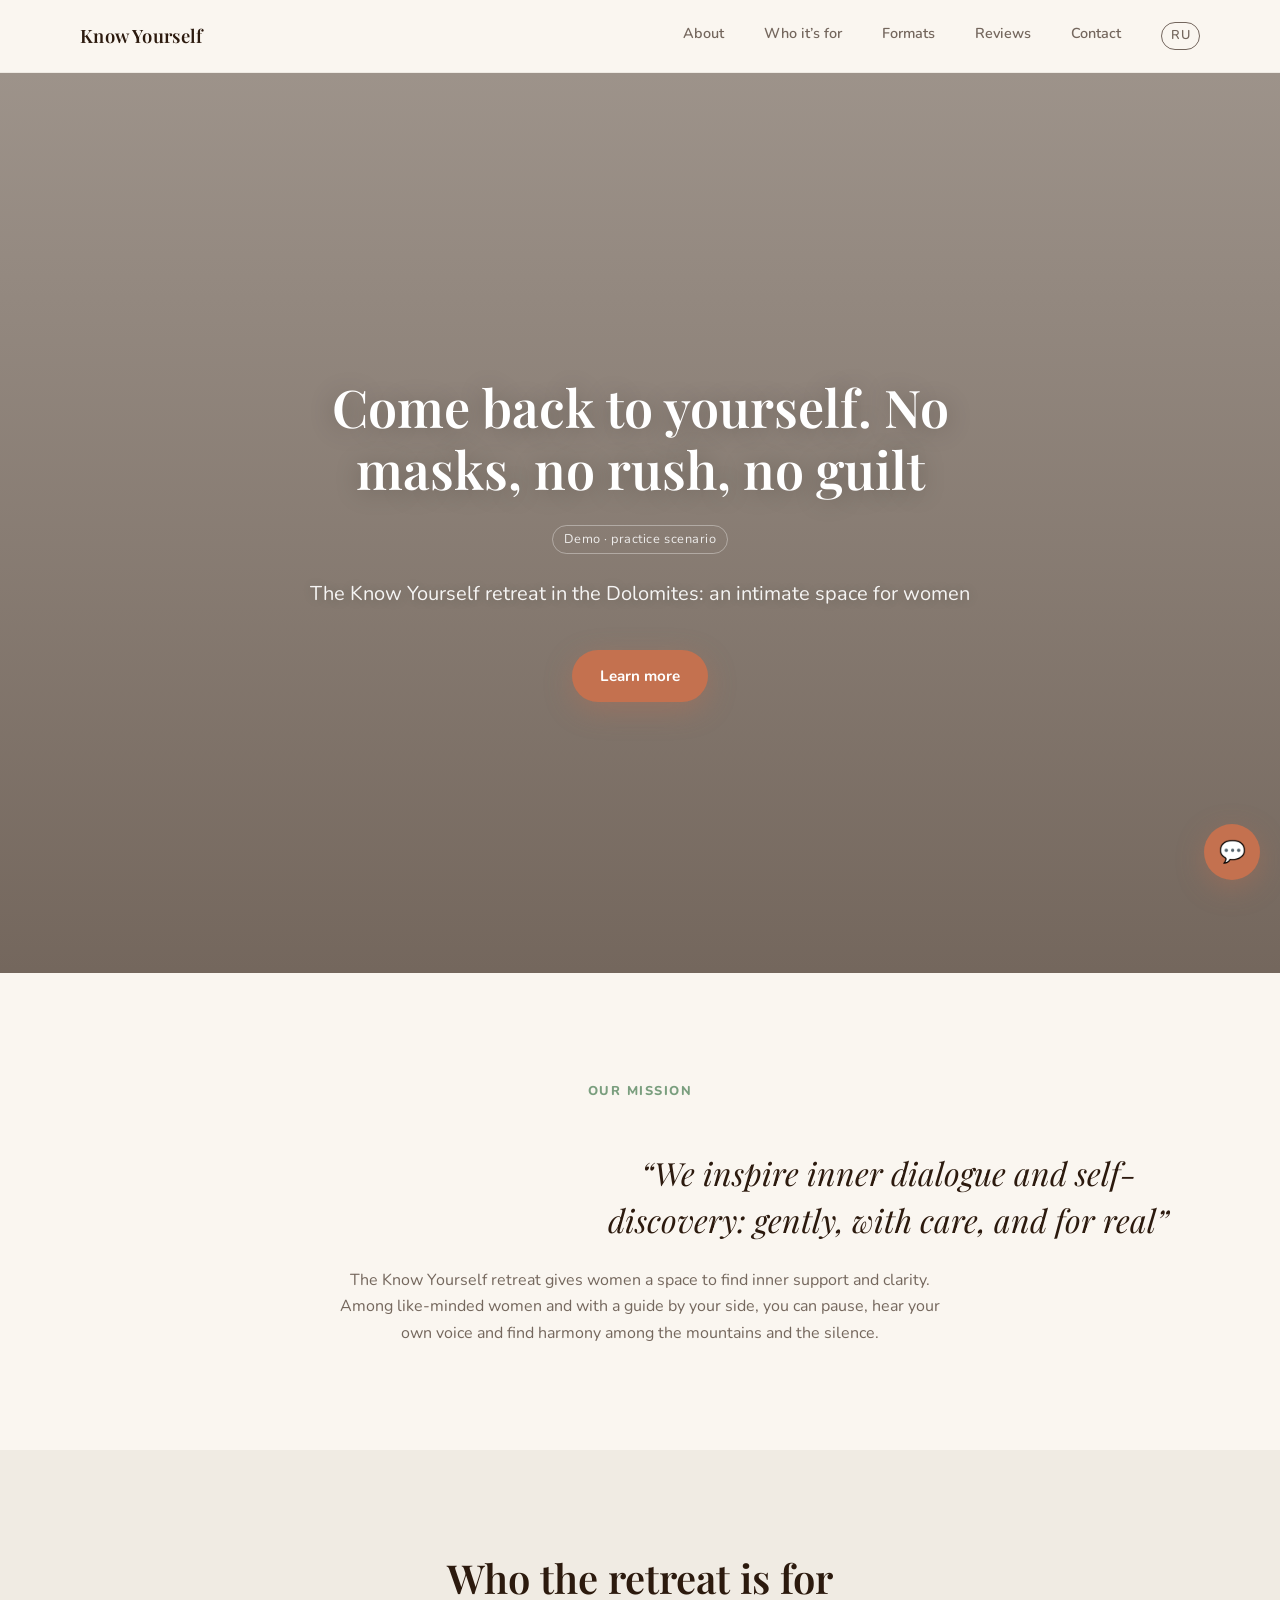
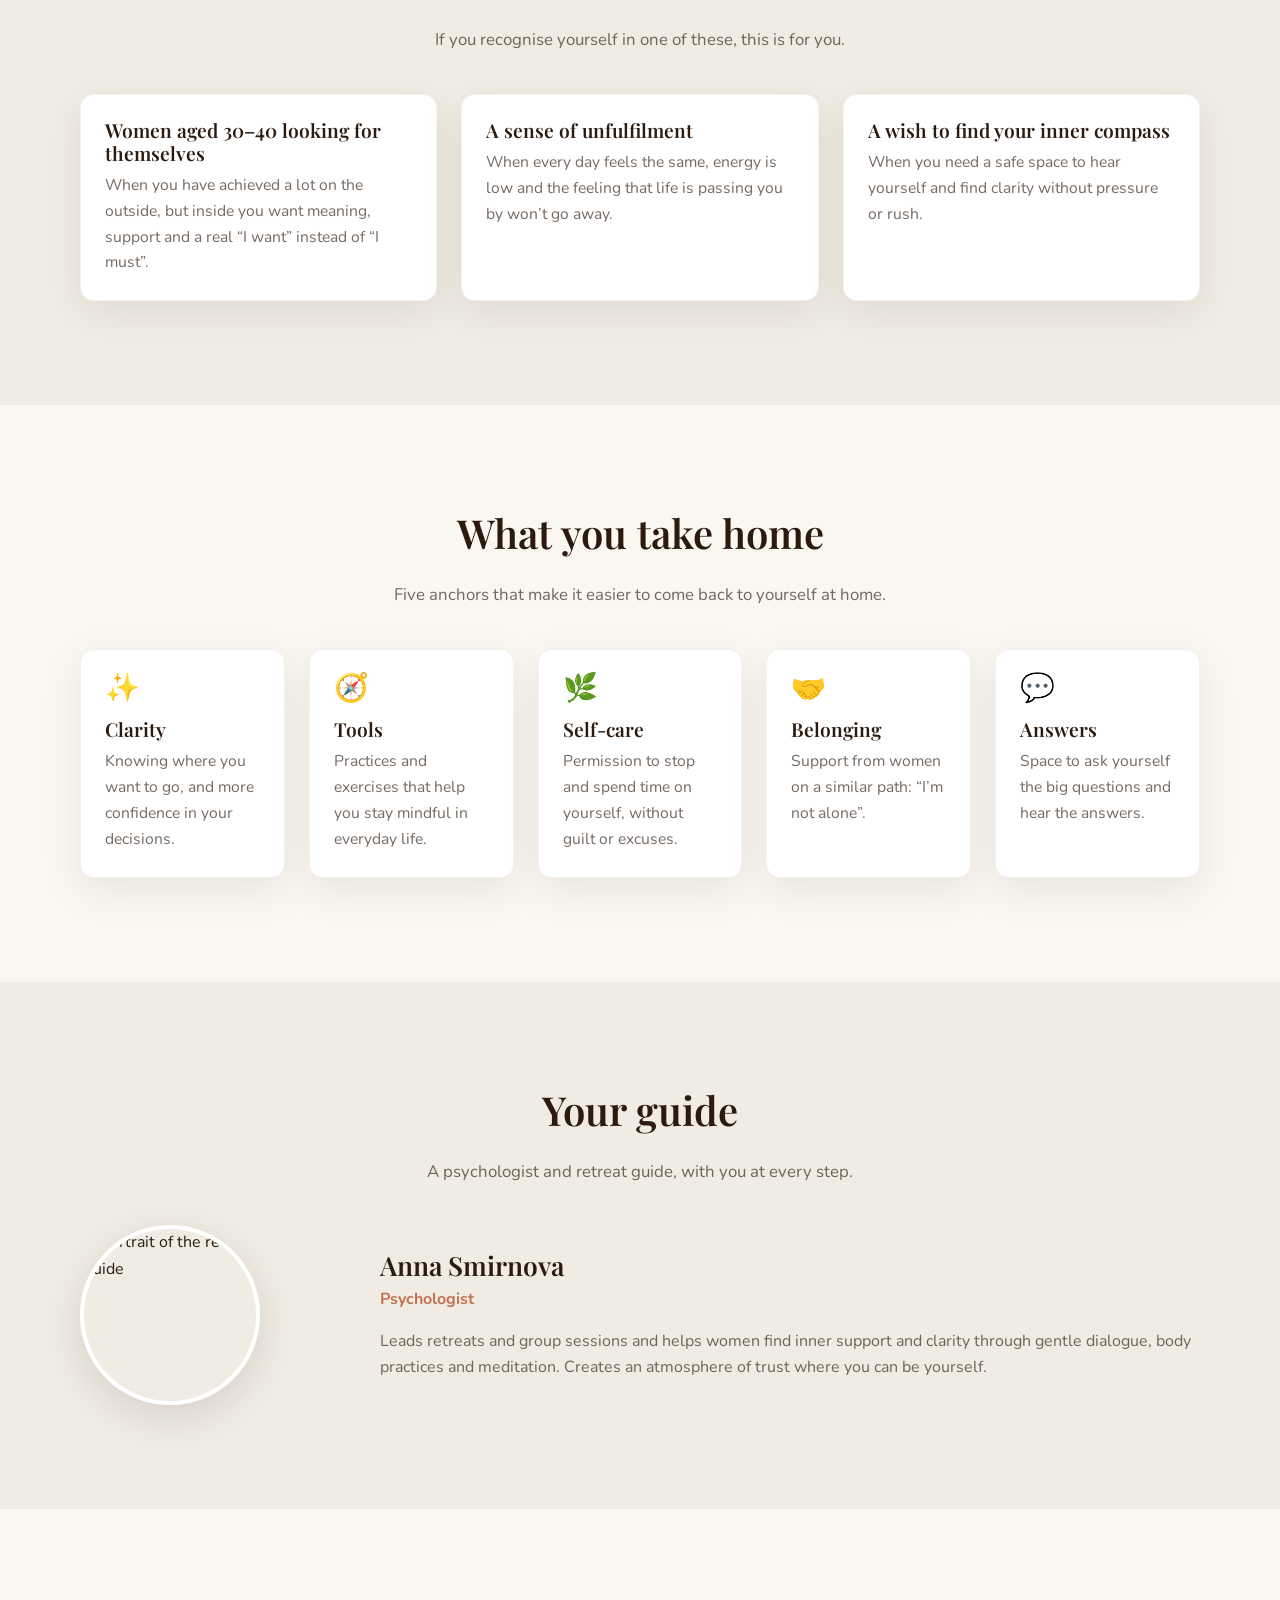
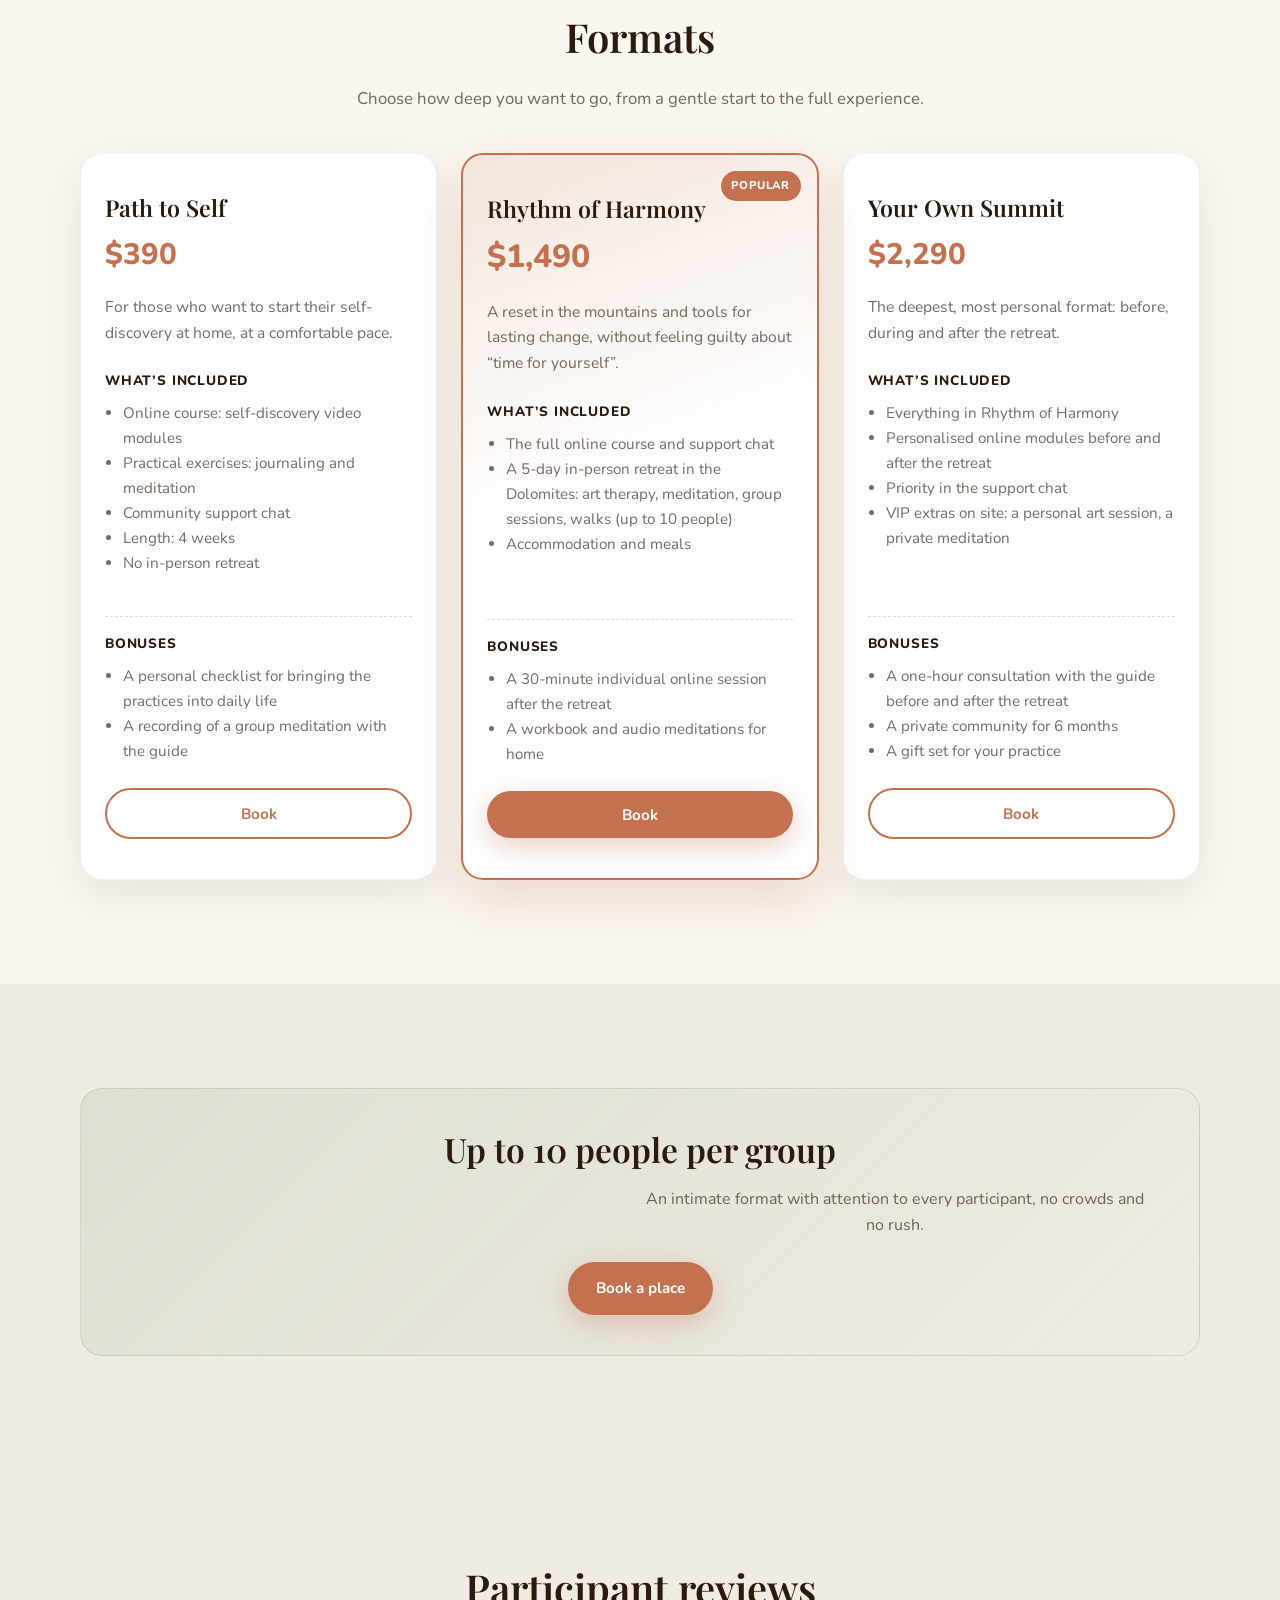
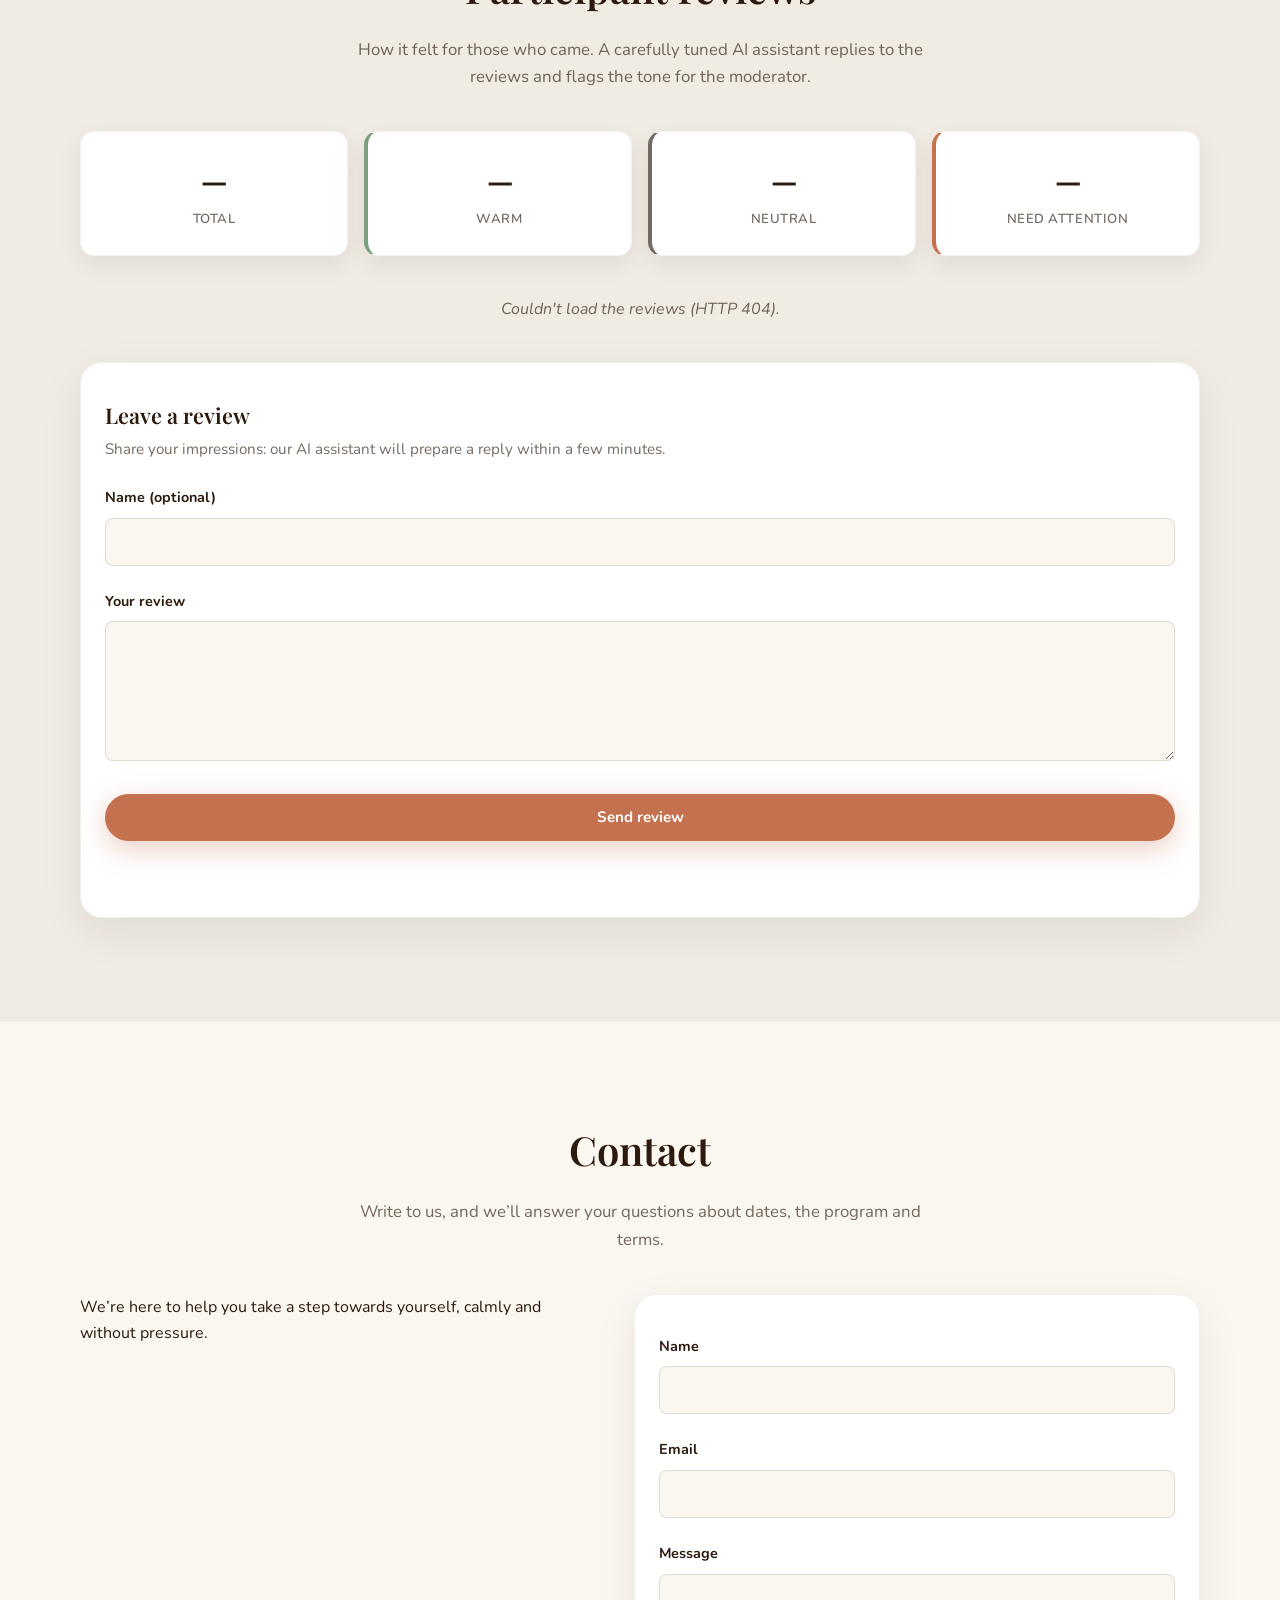
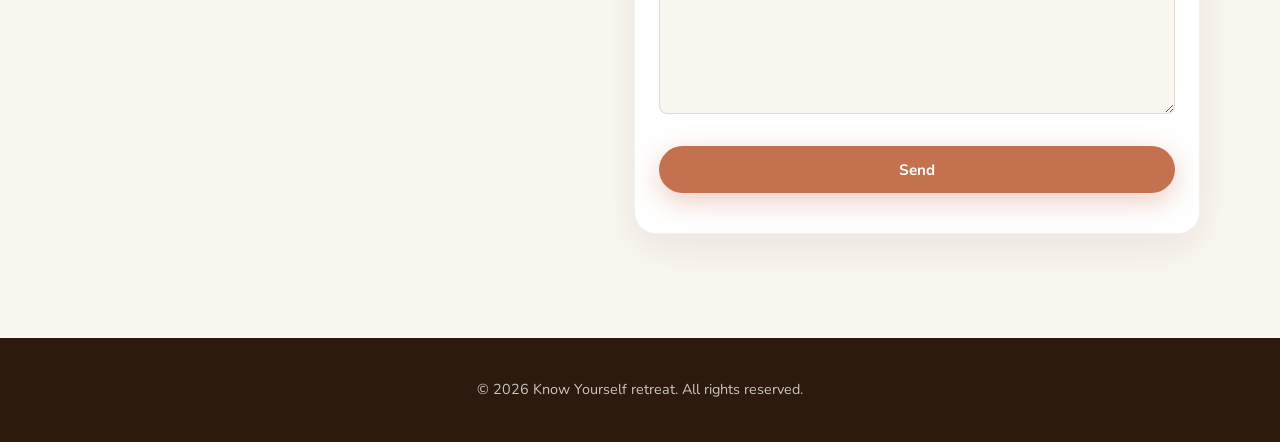
==== commit 418a137e: "Сайт ретрита и виджет: подпись «Демо · учебный сценарий» / «Demo · practice scenario» Co-Authored-By" ====
--- a/site/en/index.html
+++ b/site/en/index.html
@@ -14,7 +14,7 @@
       href="https://fonts.googleapis.com/css2?family=Nunito:wght@400;600;700;800&family=Playfair+Display:ital,wght@0,500;0,600;0,700;1,500&display=swap"
       rel="stylesheet"
     />
-    <link rel="stylesheet" href="../assets/css/style.css" />
+    <link rel="stylesheet" href="../assets/css/style.css?v=2" />
   </head>
   <body>
     <header class="site-header">
@@ -39,6 +39,7 @@
           <h1 class="hero__title" id="hero-title">
             Come back to yourself. No masks, no rush, no guilt
           </h1>
+          <p class="hero__demo-note">Demo · practice scenario</p>
           <p class="hero__subtitle">
             The Know Yourself retreat in the Dolomites: an intimate space for
             women
@@ -417,8 +418,8 @@
     <script>
       document.getElementById("year").textContent = new Date().getFullYear();
     </script>
-    <script src="../assets/js/widget.js" defer></script>
-    <script src="../assets/js/reviews.js" defer></script>
+    <script src="../assets/js/widget.js?v=5" defer></script>
+    <script src="../assets/js/reviews.js?v=2" defer></script>
     <script>
       (function () {
         var reveals = document.querySelectorAll(".reveal");
--- a/site/assets/css/style.css
+++ b/site/assets/css/style.css
@@ -263,6 +263,18 @@
   margin-bottom: var(--space-lg);
   color: rgba(255, 255, 255, 0.92);
   text-shadow: 0 1px 12px rgba(0, 0, 0, 0.2);
+}
+
+/* Пометка демо под заголовком: сайт ретрита — учебный сценарий портфолио */
+.hero__demo-note {
+  display: inline-block;
+  margin: 0 0 var(--space-md, 1rem);
+  padding: 0.2rem 0.7rem;
+  font-size: 0.8rem;
+  letter-spacing: 0.04em;
+  color: rgba(255, 255, 255, 0.85);
+  border: 1px solid rgba(255, 255, 255, 0.35);
+  border-radius: 999px;
 }
 
 .btn {
